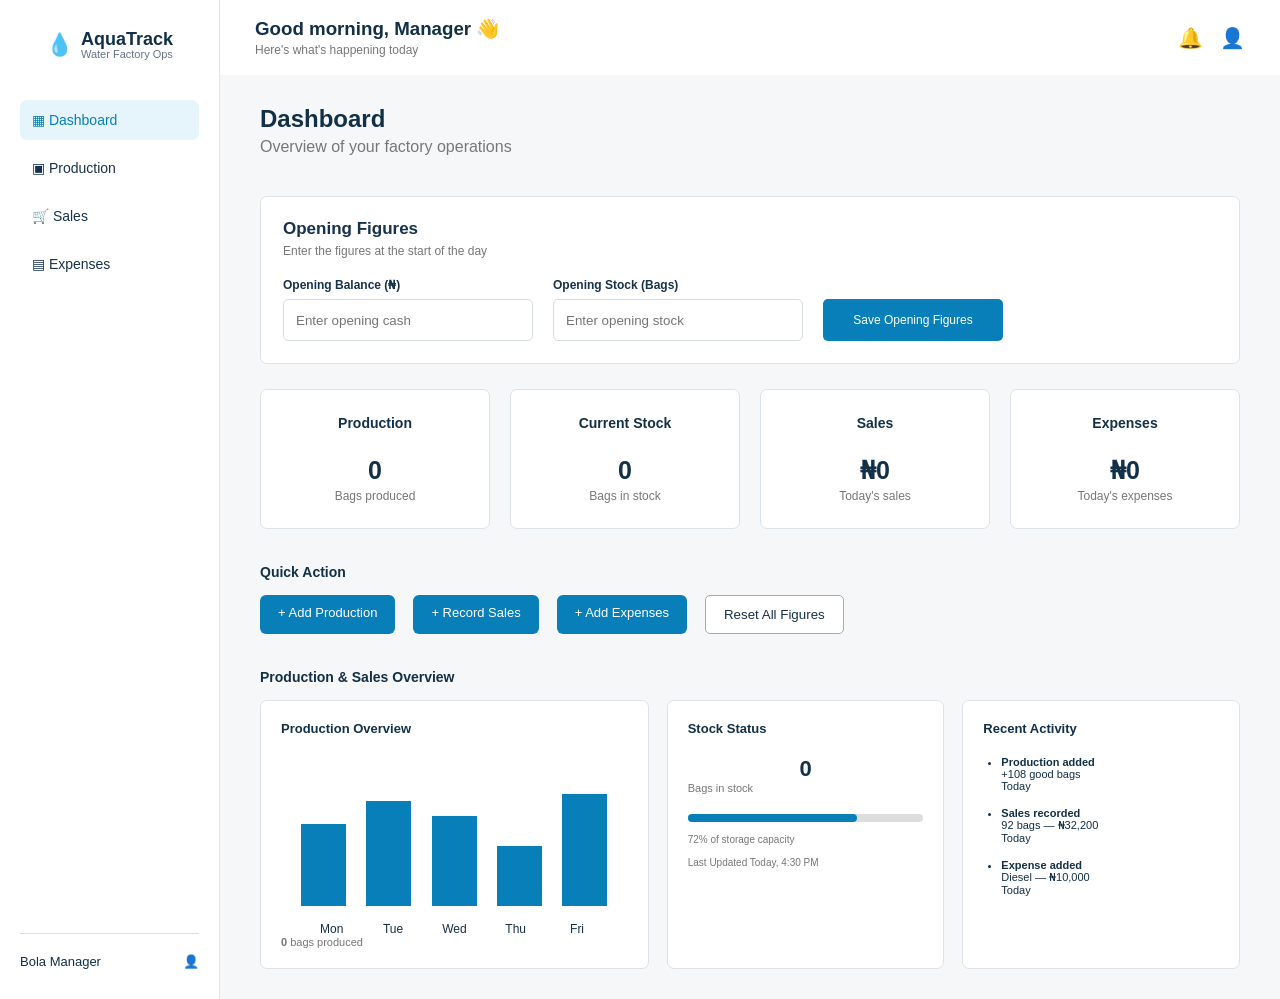
==== dashboard.html @ 72185f84 "Fix branding clarity, opening figures save bug, and add live dashboard updates" ====
<!doctype html>
<html lang="en">
  <head>
    <meta charset="UTF-8" />
    <meta name="viewport" content="width=device-width, initial-scale=1.0" />
    <title>AquaTrack — Water Factory Dashboard</title>

    <link rel="stylesheet" href="style.css" />
  </head>

  <body>
    <div class="app">
      <!-- Sidebar -->
      <aside class="sidebar">
        <div class="logo">
          <span class="logo-icon">💧</span>
          <div class="logo-text">
            <span>AquaTrack</span>
            <span class="logo-tagline">Water Factory Ops</span>
          </div>
        </div>
        <nav>
          <a href="dashboard.html" class="active">▦ Dashboard</a>
          <a href="production.html">▣ Production</a>
          <a href="sales.html">🛒 Sales</a>
          <a href="expenses.html">▤ Expenses</a>
        </nav>

        <div class="user">
          <span>Bola Manager</span>
          👤
        </div>
      </aside>

      <!-- Main Content -->
      <main class="main">
        <!-- Header -->
        <header class="topbar">
          <div>
            <h3>Good morning, Manager 👋</h3>
            <p>Here's what's happening today</p>
          </div>

          <div class="icons">🔔 &nbsp; 👤</div>
        </header>

        <!-- Dashboard Content -->
        <section class="content">
          <h1>Dashboard</h1>
          <p class="description">Overview of your factory operations</p>

          <!-- Summary Cards -->
          <!-- OPENING FIGURES -->

          <div class="opening-section">
            <div class="opening-card">
              <h2>Opening Figures</h2>

              <p>Enter the figures at the start of the day</p>

              <div class="opening-fields">
                <!-- OPENING BALANCE -->
                <div class="opening-field">
                  <label for="openingBalance"> Opening Balance (₦) </label>

                  <input
                    type="number"
                    id="openingBalance"
                    placeholder="Enter opening cash"
                  />
                </div>

                <!-- OPENING STOCK -->
                <div class="opening-field">
                  <label for="openingStock"> Opening Stock (Bags) </label>

                  <input
                    type="number"
                    id="openingStock"
                    placeholder="Enter opening stock"
                  />
                </div>

                <button
                  type="button"
                  class="primary-btn"
                  id="saveOpeningFigures"
                >
                  Save Opening Figures
                </button>
              </div>
            </div>
          </div>

          <div class="cards">
            <div class="card">
              <h3>Production</h3>
              <strong id="dashboardProduction">0</strong>
              <p>Bags produced</p>
            </div>

            <div class="card">
              <h3>Current Stock</h3>
              <strong id="currentStock">0</strong>
              <p>Bags in stock</p>
            </div>

            <div class="card">
              <h3>Sales</h3>
              <strong id="dashboardSales">₦0</strong>
              <p>Today's sales</p>
            </div>

            <div class="card">
              <h3>Expenses</h3>
              <strong id="dashboardExpenses">₦0</strong>
              <p>Today's expenses</p>
            </div>
          </div>

          <!-- Quick Actions -->
          <h3 class="section-title">Quick Action</h3>

          <div class="actions">
            <a href="production.html"> + Add Production </a>

            <a href="sales.html"> + Record Sales </a>

            <a href="expenses.html"> + Add Expenses </a>
            <button type="button" id="resetData" class="secondary-btn">
              Reset All Figures
            </button>
          </div>

          <!-- Overview -->
          <h3 class="section-title">Production & Sales Overview</h3>

          <div class="overview">
            <!-- Production Chart -->
            <div class="overview-card">
              <h3>Production Overview</h3>

              <div class="chart-container">
                <div class="chart">
                  <div class="bar" style="height: 55%"></div>
                  <div class="bar" style="height: 70%"></div>
                  <div class="bar" style="height: 60%"></div>
                  <div class="bar" style="height: 40%"></div>
                  <div class="bar" style="height: 75%"></div>
                </div>

                <div class="days">
                  <span>Mon</span>
                  <span>Tue</span>
                  <span>Wed</span>
                  <span>Thu</span>
                  <span>Fri</span>
                </div>
              </div>

              <p><strong id="productionOverview">0</strong> bags produced</p>
            </div>

            <!-- Stock -->
            <div class="overview-card">
              <h3>Stock Status</h3>

              <div class="stock-number" id="dashboardStockStatus">0</div>

              <p>Bags in stock</p>

              <div class="progress">
                <div></div>
              </div>

              <small>72% of storage capacity</small>

              <small> Last Updated Today, 4:30 PM </small>
            </div>

            <!-- Recent Activity -->
            <div class="overview-card">
              <h3>Recent Activity</h3>

              <ul class="activity">
                <li>
                  <strong>Production added</strong><br />
                  +108 good bags<br />
                  Today
                </li>

                <li>
                  <strong>Sales recorded</strong><br />
                  92 bags — ₦32,200<br />
                  Today
                </li>

                <li>
                  <strong>Expense added</strong><br />
                  Diesel — ₦10,000<br />
                  Today
                </li>
              </ul>
            </div>
          </div>
        </section>
      </main>
    </div>
    <script src="app.js"></script>
  </body>
</html>
---- style.css ----
/* =========================
   GLOBAL STYLES
========================= */

* {
  margin: 0;
  padding: 0;
  box-sizing: border-box;
}

body {
  font-family: Arial, sans-serif;
  color: #123047;
  background: #f5f7f9;
}

/* =========================
   LOGIN PAGE
========================= */

.login-page {
  min-height: 100vh;
  display: flex;
  align-items: center;
  justify-content: center;
  background: #f5f7f9;
}

.login-card {
  width: 390px;
  background: #ffffff;
  padding: 40px 38px;
  border-radius: 4px;
  box-shadow: 0 2px 10px rgba(0, 0, 0, 0.08);
}

/* Logo */

.logo {
  display: flex;
  justify-content: center;
  align-items: center;
  gap: 8px;
  margin-bottom: 30px;
  font-size: 18px;
  font-weight: 700;
  color: #123047;
}
.logo-text {
  display: flex;
  flex-direction: column;
  line-height: 1.1;
}

.logo-tagline {
  font-size: 10px;
  color: var(--text-muted, #64748b);
  font-weight: 400;
}

.logo-icon {
  font-size: 22px;
}

/* Heading */

.login-card h1 {
  text-align: center;
  font-size: 20px;
  margin-bottom: 8px;
}
.logo-tagline {
  font-size: 11px;
  color: var(--text-muted, #64748b);
  font-weight: 400;
  margin-top: -2px;
}

.subtitle {
  text-align: center;
  font-size: 12px;
  color: #6b7785;
  margin-bottom: 28px;
}

/* Labels */

.login-card label {
  display: block;
  font-size: 12px;
  font-weight: 600;
  margin-bottom: 7px;
}

/* Inputs */

.input-group {
  height: 40px;
  display: flex;
  align-items: center;
  border: 1px solid #d9e1e7;
  border-radius: 5px;
  background: #ffffff;
  margin-bottom: 18px;
}

.input-group span {
  padding-left: 12px;
  font-size: 13px;
}

.input-group input {
  width: 100%;
  height: 100%;
  border: none;
  outline: none;
  padding: 0 12px;
  font-size: 12px;
}

.input-group input::placeholder {
  color: #9aa5af;
}

/* Remember / Forgot */

.login-options {
  display: flex;
  justify-content: space-between;
  align-items: center;
  margin-bottom: 22px;
}

.remember {
  display: flex !important;
  align-items: center;
  gap: 6px;
  font-weight: normal !important;
  margin: 0 !important;
}

.remember input {
  accent-color: #0b80bd;
}

.forgot {
  color: #0b80bd;
  font-size: 11px;
  text-decoration: none;
}

/* Login button */

.primary-btn {
  width: 100%;
  height: 40px;
  border: none;
  border-radius: 5px;
  background: #0b80bd;
  color: #ffffff;
  font-size: 12px;
  cursor: pointer;
}

.primary-btn:hover {
  background: #096fa4;
}

/* Help */

.help {
  text-align: center;
  font-size: 11px;
  color: #6b7785;
  margin-top: 25px;
}

.help a {
  color: #0b80bd;
  text-decoration: none;
}
/* =========================
   DASHBOARD
========================= */

.app {
  display: flex;
  min-height: 100vh;
}

.sidebar {
  width: 220px;
  background: white;
  padding: 30px 20px;
  display: flex;
  flex-direction: column;
  border-right: 1px solid #e5e5e5;
}

.sidebar .logo {
  text-align: left;
  margin-bottom: 40px;
  font-size: 18px;
}

.sidebar nav {
  display: flex;
  flex-direction: column;
  gap: 8px;
}

.sidebar nav a {
  text-decoration: none;
  color: #17324d;
  padding: 12px;
  border-radius: 7px;
  font-size: 14px;
}

.sidebar nav a:hover,
.sidebar nav a.active {
  background: #e6f5fc;
  color: #087fb9;
}

.user {
  margin-top: auto;
  padding-top: 20px;
  border-top: 1px solid #ddd;
  display: flex;
  justify-content: space-between;
  font-size: 13px;
}

/* Main */

.main {
  flex: 1;
  background: #f5f7f9;
}

/* Top bar */

.topbar {
  height: 75px;
  background: white;
  padding: 15px 35px;
  display: flex;
  justify-content: space-between;
  align-items: center;
}

.topbar h3 {
  margin-bottom: 3px;
}

.topbar p {
  font-size: 12px;
  color: #777;
}

.icons {
  font-size: 20px;
}

/* Content */

.content {
  padding: 30px 40px;
}

.content h1 {
  margin-bottom: 5px;
}

.description {
  color: #777;
  margin-bottom: 40px;
}

/* Cards */

.cards {
  display: grid;
  grid-template-columns: repeat(4, 1fr);
  gap: 20px;
}

.card {
  background: white;
  border: 1px solid #dce3e8;
  border-radius: 7px;
  padding: 25px;
  text-align: center;
}

.card h3 {
  font-size: 14px;
  margin-bottom: 25px;
}

.card strong {
  font-size: 25px;
}

.card p {
  font-size: 12px;
  color: #777;
  margin-top: 4px;
}

/* Quick Actions */

.section-title {
  margin-top: 35px;
  margin-bottom: 15px;
  font-size: 14px;
}

.actions {
  display: flex;
  gap: 18px;
}

.actions a {
  background: #087fb9;
  color: white;
  padding: 10px 18px;
  border-radius: 6px;
  text-decoration: none;
  font-size: 13px;
}

.actions a:hover {
  background: #066d9f;
}

/* Overview */

.overview {
  display: grid;
  grid-template-columns: 1.4fr 1fr 1fr;
  gap: 18px;
}

.overview-card {
  background: white;
  border: 1px solid #dce3e8;
  border-radius: 7px;
  padding: 20px;
  min-height: 190px;
}

.overview-card h3 {
  font-size: 13px;
  margin-bottom: 20px;
}

/* Chart */

.chart {
  height: 90px;
  display: flex;
  align-items: end;
  gap: 15px;
  padding: 0 10px;
}

.bar {
  width: 28px;
  background: #087fb9;
}

.days {
  display: flex;
  justify-content: space-around;
  margin-top: 8px;
  font-size: 12px;
}

/* Stock */

.stock-number {
  font-size: 22px;
  font-weight: bold;
  text-align: center;
}

.overview-card p {
  font-size: 11px;
  color: #777;
}

.progress {
  height: 8px;
  background: #ddd;
  border-radius: 10px;
  margin: 20px 0 8px;
}

.progress div {
  width: 72%;
  height: 100%;
  background: #087fb9;
  border-radius: 10px;
}

.overview-card small {
  display: block;
  color: #777;
  font-size: 10px;
  margin-top: 12px;
}

/* Activity */

.activity {
  padding-left: 18px;
  font-size: 11px;
}

.activity li {
  margin-bottom: 15px;
}

/* =========================
   OPENING FIGURES
========================= */

.opening-section {
  margin-bottom: 25px;
}

.opening-card {
  background: #ffffff;
  border: 1px solid #dce3e8;
  border-radius: 7px;
  padding: 22px;
}

.opening-card h2 {
  font-size: 17px;
  color: #17324d;
  margin-bottom: 5px;
}

.opening-card > p {
  font-size: 12px;
  color: #777;
  margin-bottom: 20px;
}

.opening-fields {
  display: flex;
  align-items: flex-end;
  gap: 20px;
}

.opening-field {
  width: 250px;
  flex: none;
}

.opening-field label {
  display: block;
  font-size: 12px;
  font-weight: 600;
  color: #17324d;
  margin-bottom: 7px;
}
.opening-fields .primary-btn {
  width: auto;
  min-width: 180px;
  height: 42px;
  padding: 0 20px;
}

.opening-field input {
  width: 100%;
  height: 42px;
  padding: 0 12px;
  box-sizing: border-box;
  border: 1px solid #d5dce2;
  border-radius: 5px;
}
.opening-field input:focus {
  border-color: #087fb9;
}

@media (max-width: 700px) {
  .opening-fields {
    flex-direction: column;
    align-items: stretch;
  }
}

/* =========================
   INNER PAGES
========================= */

.page-layout {
  display: flex;
  min-height: 100vh;
}

.page-main {
  flex: 1;
  background: #f5f7f9;
  padding: 35px 45px;
}

.page-header {
  margin-bottom: 30px;
}

.page-header h1 {
  font-size: 22px;
  margin-bottom: 5px;
}

.page-header p {
  color: #777;
  font-size: 13px;
}

/* Page columns */

.page-grid {
  display: grid;
  grid-template-columns: 1.6fr 1fr;
  gap: 25px;
}

/* List / records */

.records {
  display: flex;
  flex-direction: column;
  gap: 15px;
}

.record {
  background: white;
  border: 1px solid #dce3e8;
  border-radius: 7px;
  padding: 22px;
}

.record h3 {
  margin-bottom: 8px;
  font-size: 15px;
}

.record p {
  color: #777;
  font-size: 12px;
  margin-bottom: 5px;
}

.record strong {
  font-size: 18px;
}

/* Form */

.form-card {
  background: white;
  border: 1px solid #dce3e8;
  border-radius: 7px;
  padding: 25px;
}

.form-card h2 {
  font-size: 17px;
  margin-bottom: 5px;
}

.form-card > p {
  color: #777;
  font-size: 12px;
  margin-bottom: 25px;
}

.input-group {
  margin-bottom: 17px;
}

.input-group label {
  display: block;
  font-size: 12px;
  margin-bottom: 7px;
}

.input-group input,
.input-group select {
  width: 100%;
  padding: 11px;
  border: 1px solid #d5dce2;
  border-radius: 5px;
  background: white;
}

.primary-btn {
  background: #087fb9;
  color: white;
  border: none;
  padding: 11px 18px;
  border-radius: 5px;
  cursor: pointer;
}

.secondary-btn {
  background: white;
  color: #17324d;
  border: 1px solid #aaa;
  padding: 11px 18px;
  border-radius: 5px;
  cursor: pointer;
}

.form-buttons {
  display: flex;
  justify-content: flex-end;
  gap: 10px;
  margin-top: 25px;
}

/* Status */

.status {
  display: inline-block;
  padding: 4px 10px;
  border-radius: 12px;
  font-size: 10px;
  margin-top: 10px;
  background: #e7f7ef;
  color: #16834c;
}

.status.pending {
  background: #fff3d6;
  color: #9a6a00;
}

/* =========================
   SALES PAGE
========================= */

.sales-summary {
  display: flex;
  gap: 15px;
  margin-bottom: 20px;
}

.sales-summary-card {
  background: #ffffff;
  border: 1px solid #dce3e8;
  border-radius: 7px;
  padding: 18px;
  flex: 1;
}

.sales-summary-card p {
  font-size: 11px;
  color: #777;
  margin-bottom: 8px;
}

.sales-summary-card strong {
  font-size: 20px;
  color: #17324d;
}

/* Sales record */

.sales-record {
  position: relative;
}

.sales-record .amount {
  color: #087fb9;
  font-size: 18px;
  font-weight: 700;
}

/* Payment status */

.status.paid {
  background: #e7f7ef;
  color: #16834c;
}

.status.pending {
  background: #fff3d6;
  color: #9a6a00;
}

/* Total sales field */

#totalSales {
  background: #f5f7f9;
  font-weight: 600;
  color: #087fb9;
}

/* Form focus */

.form-card input:focus,
.form-card select:focus {
  outline: none;
  border-color: #087fb9;
  box-shadow: 0 0 0 2px rgba(8, 127, 185, 0.08);
}

/* =========================;
/* =========================
   EXPENSES PAGE
========================= */

.expenses-page {
  min-height: 100vh;
  background: #f5f7f9;
}

.expenses-content {
  padding: 35px 45px;
}

.expenses-header {
  margin-bottom: 30px;
}

.expenses-header h1 {
  font-size: 24px;
  margin-bottom: 6px;
  color: #17324d;
}

.expenses-header p {
  color: #777;
  font-size: 13px;
}

/* Main layout */

.expenses-grid {
  display: grid;
  grid-template-columns: 1.5fr 1fr;
  gap: 25px;
  align-items: start;
}

/* Expense records */

.expense-records {
  display: flex;
  flex-direction: column;
  gap: 15px;
}

.expense-record {
  background: #ffffff;
  border: 1px solid #dce3e8;
  border-radius: 7px;
  padding: 22px;
}

.expense-record h3 {
  font-size: 15px;
  color: #17324d;
  margin-bottom: 7px;
}

.expense-record p {
  font-size: 12px;
  color: #777;
  margin-bottom: 10px;
}

.expense-record strong {
  display: block;
  font-size: 18px;
  color: #17324d;
  margin-bottom: 8px;
}

/* Expense form */

.expense-form {
  background: #ffffff;
  border: 1px solid #dce3e8;
  border-radius: 7px;
  padding: 25px;
}

.expense-form h2 {
  font-size: 17px;
  color: #17324d;
  margin-bottom: 6px;
}

.expense-form > p {
  font-size: 12px;
  color: #777;
  margin-bottom: 25px;
}

/* Form fields */

.expense-field {
  margin-bottom: 17px;
}

.expense-field label {
  display: block;
  font-size: 12px;
  font-weight: 600;
  color: #17324d;
  margin-bottom: 7px;
}

.expense-field input,
.expense-field select {
  width: 100%;
  height: 42px;
  padding: 0 12px;
  border: 1px solid #d5dce2;
  border-radius: 5px;
  background: #ffffff;
  color: #17324d;
  font-size: 12px;
  outline: none;
}

.expense-field input:focus,
.expense-field select:focus {
  border-color: #087fb9;
}

/* Buttons */

.expense-buttons {
  display: flex;
  justify-content: flex-end;
  gap: 10px;
  margin-top: 25px;
}

.expense-cancel {
  padding: 11px 18px;
  background: #ffffff;
  color: #17324d;
  border: 1px solid #cfd7dd;
  border-radius: 5px;
  cursor: pointer;
}

.expense-save {
  padding: 11px 18px;
  background: #087fb9;
  color: #ffffff;
  border: none;
  border-radius: 5px;
  cursor: pointer;
}

.expense-save:hover {
  background: #066d9f;
}

/* Status */

.expense-status {
  display: inline-block;
  padding: 4px 10px;
  border-radius: 12px;
  background: #e7f7ef;
  color: #16834c;
  font-size: 10px;
}

.expense-status.pending {
  background: #fff3d6;
  color: #9a6a00;
}

/* Mobile */

@media (max-width: 900px) {
  .expenses-grid {
    grid-template-columns: 1fr;
  }
}

/* Production chart alignment */

.chart-container {
  width: 100%;
}

.chart {
  display: flex;
  align-items: flex-end;
  justify-content: space-around;
  height: 150px;
  padding: 0 20px;
  gap: 20px;
}

.bar {
  width: 45px;
  min-height: 20px;
}

.days {
  display: flex;
  justify-content: space-around;
  padding: 8px 20px 0;
  text-align: center;
}

.days span {
  flex: 1;
}

.save-toast {
  position: fixed;
  bottom: 24px;
  right: 24px;
  background: #1e293b;
  color: #fff;
  padding: 10px 16px;
  border-radius: 8px;
  font-size: 13px;
  opacity: 0;
  transform: translateY(8px);
  transition:
    opacity 0.2s,
    transform 0.2s;
  pointer-events: none;
  z-index: 999;
}
.save-toast.show {
  opacity: 1;
  transform: translateY(0);
}
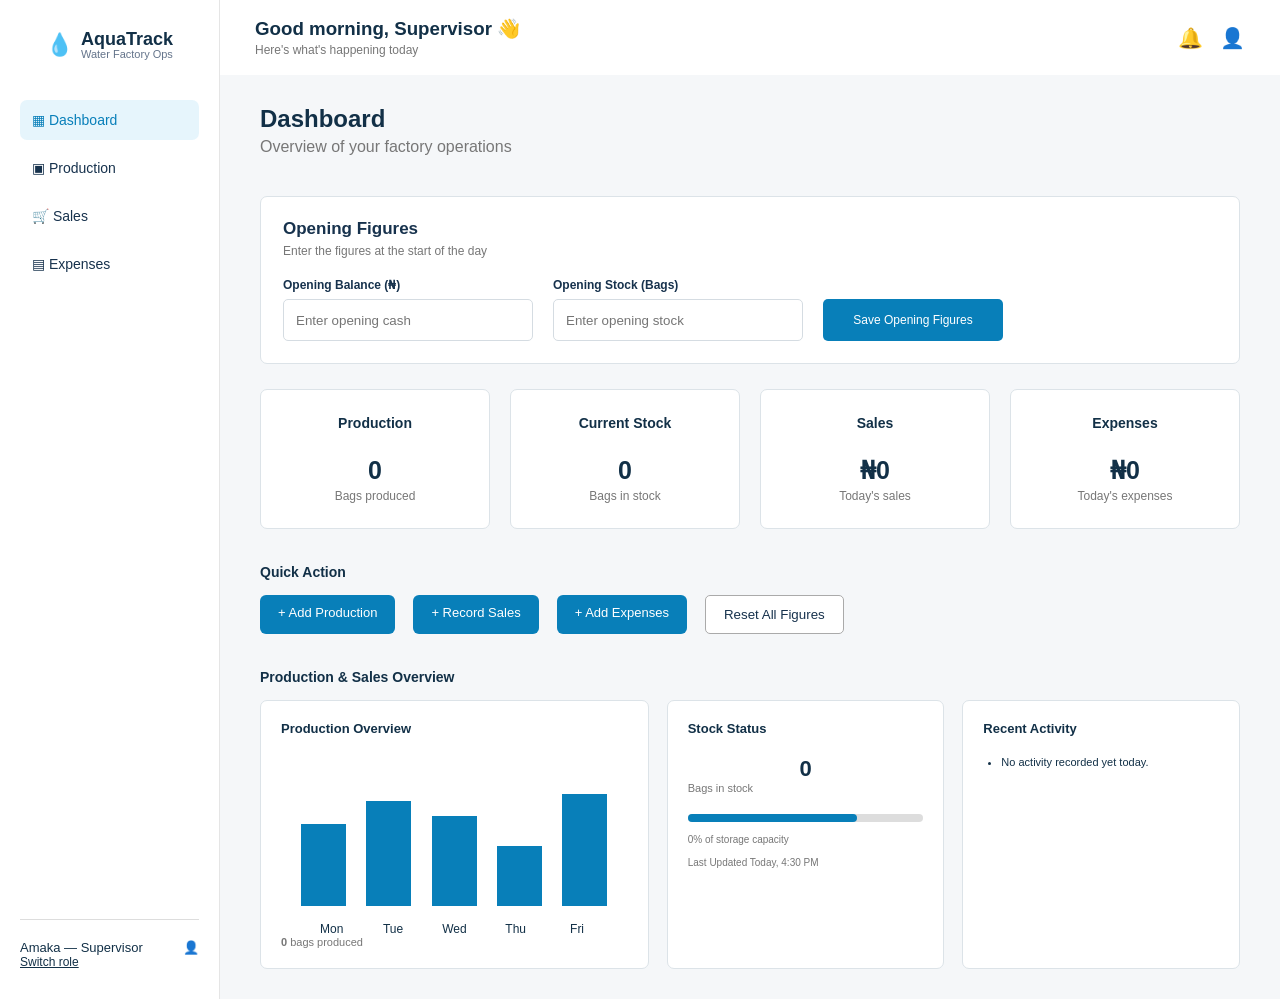
==== commit 6abed911: "Add role-based access, live dashboard updates, and final README" ====
--- a/dashboard.html
+++ b/dashboard.html
@@ -27,9 +27,15 @@
         </nav>
 
         <div class="user">
-          <span>Bola Manager</span>
+          <span id="profileName">Bola Manager</span>
           👤
         </div>
+        <a
+          href="#"
+          id="logoutLink"
+          style="font-size: 12px; color: var(--text-muted)"
+          >Switch role</a
+        >
       </aside>
 
       <!-- Main Content -->
@@ -37,7 +43,7 @@
         <!-- Header -->
         <header class="topbar">
           <div>
-            <h3>Good morning, Manager 👋</h3>
+            <h3 id="greeting">Good morning, Manager 👋</h3>
             <p>Here's what's happening today</p>
           </div>
 
@@ -173,7 +179,7 @@
                 <div></div>
               </div>
 
-              <small>72% of storage capacity</small>
+              <small class="stock-percent">72% of storage capacity</small>
 
               <small> Last Updated Today, 4:30 PM </small>
             </div>
@@ -182,7 +188,7 @@
             <div class="overview-card">
               <h3>Recent Activity</h3>
 
-              <ul class="activity">
+              <ul class="activity" id="recentActivity">
                 <li>
                   <strong>Production added</strong><br />
                   +108 good bags<br />
--- a/style.css
+++ b/style.css
@@ -178,6 +178,46 @@
 .help a {
   color: #0b80bd;
   text-decoration: none;
+}
+
+.role-select {
+  margin-bottom: 18px;
+}
+
+.role-label {
+  font-size: 13px;
+  font-weight: 600;
+  margin: 0 0 8px;
+  color: var(--text, #1e293b);
+}
+
+.role-buttons {
+  display: flex;
+  background: #f1f5f9;
+  border-radius: 10px;
+  padding: 4px;
+  gap: 4px;
+}
+
+.role-btn {
+  flex: 1;
+  border: none;
+  background: transparent;
+  padding: 8px 0;
+  font-size: 13px;
+  font-weight: 500;
+  color: var(--text-muted, #64748b);
+  border-radius: 8px;
+  cursor: pointer;
+  transition:
+    background 0.15s,
+    color 0.15s;
+}
+
+.role-btn.active {
+  background: #fff;
+  color: var(--blue, #2563eb);
+  box-shadow: 0 1px 2px rgba(0, 0, 0, 0.06);
 }
 /* =========================
    DASHBOARD
